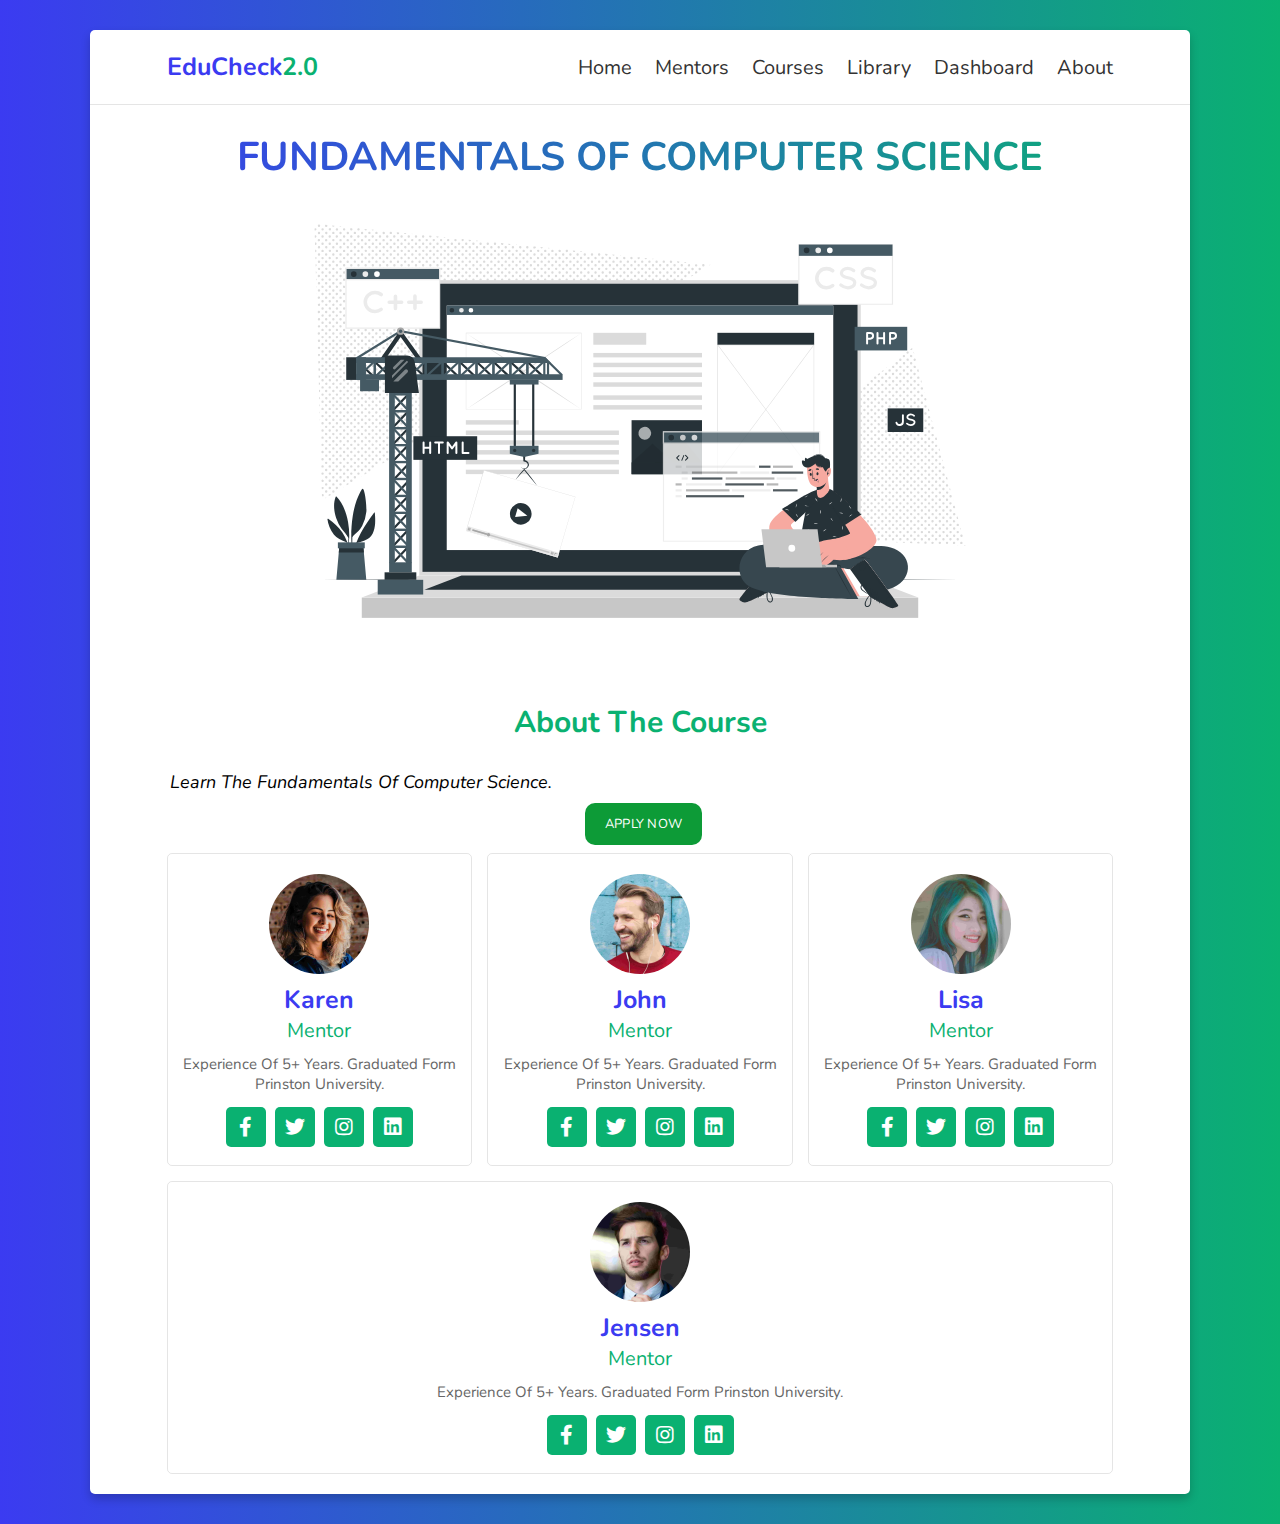
==== coursedetail1.html @ 125f0f69 "course page" ====
<!DOCTYPE html>
<html lang="en">
<head>
    <meta charset="UTF-8">
    <meta name="viewport" content="width=device-width, initial-scale=1.0">
    <title>teacher</title>

    <link rel="stylesheet" href="https://cdnjs.cloudflare.com/ajax/libs/font-awesome/5.15.3/css/all.min.css">

    <link rel="stylesheet" href="css/style.css">

</head>
<body>
    
<div class="container">

<header>

    <a href="#" class="logo">EduCheck<span>2.0</span></a>

    <div id="menu" class="fas fa-bars"></div>

    <nav class="navbar">
        <a href="home.html">Home</a>
        <a href="">Mentors</a>
        <a href="course.html">Courses</a>
        <a href="">Library</a>
        <a href="">Dashboard</a>
        <a href="">About</a>
    </nav>

</header>
<h1 class="heading"> Fundamentals Of Computer Science </h1>
<img src="images/course-1.svg" alt="" width="1100" height="500">
<br><br>
<div class="detail">
    <h2>About the Course</h2>
    <br>
</div>
<div class="detailsection">
<p>Learn the Fundamentals Of Computer Science.</p>
<br>
</div>
<a href="" class="button">Apply Now</a>
<!-- teacher section  -->

<section class="teacher">

    <div class="box">
        <img src="images/teacher-1.png" alt="">
        <h3>Karen</h3>
        <span>mentor</span>
        <p>Experience of 5+ years. Graduated form Prinston University.</p>
        <div class="share">
            <a href="#" class="fab fa-facebook-f"></a>
            <a href="#" class="fab fa-twitter"></a>
            <a href="#" class="fab fa-instagram"></a>
            <a href="#" class="fab fa-linkedin"></a>
        </div>
    </div>

    <div class="box">
        <img src="images/teacher-2.png" alt="">
        <h3>john </h3>
        <span>mentor</span>
        <p>Experience of 5+ years. Graduated form Prinston University.</p>
        <div class="share">
            <a href="#" class="fab fa-facebook-f"></a>
            <a href="#" class="fab fa-twitter"></a>
            <a href="#" class="fab fa-instagram"></a>
            <a href="#" class="fab fa-linkedin"></a>
        </div>
    </div>

    <div class="box">
        <img src="images/teacher-3.png" alt="">
        <h3>Lisa</h3>
        <span>mentor</span>
        <p>Experience of 5+ years. Graduated form Prinston University.</p>
        <div class="share">
            <a href="#" class="fab fa-facebook-f"></a>
            <a href="#" class="fab fa-twitter"></a>
            <a href="#" class="fab fa-instagram"></a>
            <a href="#" class="fab fa-linkedin"></a>
        </div>
    </div>

    <div class="box">
        <img src="images/teacher-4.png" alt="">
        <h3>Jensen</h3>
        <span>mentor</span>
        <p>Experience of 5+ years. Graduated form Prinston University.</p>
        <div class="share">
            <a href="#" class="fab fa-facebook-f"></a>
            <a href="#" class="fab fa-twitter"></a>
            <a href="#" class="fab fa-instagram"></a>
            <a href="#" class="fab fa-linkedin"></a>
        </div>
    </div>

</section>

<script src="js/script.js"></script>

</body>
</html>
---- css/style.css ----
@import url('https://fonts.googleapis.com/css2?family=Nunito:wght@200;300;400;600;700&display=swap');

:root{
  --violet: rgb(59, 59, 241);
  --pink: #0ab171;
  --gradient:linear-gradient(90deg, var(--violet), var(--pink));
}

*{
  font-family: 'Nunito', sans-serif;
  margin:0; padding:0;
  box-sizing: border-box;
  outline: none; border:none;
  text-decoration: none;
  text-transform: capitalize;
  transition: all .2s ease-out;
}

html{
  font-size: 62.5%;
  overflow-x: hidden;
}

html::-webkit-scrollbar{
  width:1rem;
}

html::-webkit-scrollbar-track{
  background:#333;
}

html::-webkit-scrollbar-thumb{
  background:#fff;
  border-radius: 5rem;
}

body{
  background:var(--gradient);
  padding:3rem 7%;
}

section{
  padding:2rem 7%;
}

.container{
  background:#fff;
  border-radius: .5rem;
  box-shadow: 0 .5rem 1rem rgba(0,0,0,.2);
}

.heading{
  color:transparent;
  background:var(--gradient);
  -webkit-background-clip: text;
  background-clip: text;
  padding:0 1rem;
  padding-top: 2.5rem;
  text-align: center;
  font-size: 4rem;
  text-transform: uppercase;
}

.btn{
  display: inline-block;
  margin-top: 1rem;
  padding:.8rem 3rem;
  border-radius: .5rem;
  background:#333;
  color:#fff;
  cursor: pointer;
  font-size: 1.7rem;
}

.btn:hover{
  background:var(--gradient);
}

.button{
  font-size: 13px;
  border-radius: 10px;
  padding: 12px 20px;   
  background-color: #0d9b37;
  text-transform: uppercase;
  color: #fff;
  letter-spacing: 0.25px;
  -webkit-transition: all 0.3s ease 0s;
  -moz-transition: all 0.3s ease 0s;
  -o-transition: all 0.3s ease 0s;
  transition: all 0.3s ease 0s;
  position:relative;
  left:45%;
  margin: 0 auto;
}

.button:hover{
  background:var(--gradient);
}

header{
  display: flex;
  align-items: center;
  justify-content: space-between;
  width: 100%;
  padding:2rem 7%;
  border-bottom: .1rem solid rgba(0,0,0,.1);
  position: relative;
  z-index: 1000;
}

header .logo{
  font-size: 2.5rem;
  color:var(--violet);
  font-weight: bold;
}

header .logo span{
  color:var(--pink);
}

header .navbar a{
  margin-left: 2rem;
  font-size: 2rem;
  color:#333;
}

header .navbar a:hover{
  color:var(--pink);
}

#menu{
  font-size: 2.5rem;
  padding:.5rem 1rem;
  border-radius: .3rem;
  border:.1rem solid rgba(0,0,0,.2);
  cursor: pointer;
  display: none;
}

.home{
  display: flex;
  flex-wrap: wrap;
  gap:1.5rem;
  align-items: center;
}

.home .content{
  flex:1 1 40rem;
}

.home .image{
  flex:1 1 40rem;
}

.home .image img{
  width:100%;
}

.home .content h3{
  color:transparent;
  background:var(--gradient);
  -webkit-background-clip: text;
  background-clip: text;
  font-size: 4rem;
}

.home .content p{
  padding:.5rem 0;
  font-size: 1.7rem;
  color:#666;
}

.course{
  display: flex;
  flex-wrap: wrap;
  gap:1.5rem;
}

.course .box{
  flex:1 1 30rem;
  border-radius: .5rem;
  border:.1rem solid rgba(0,0,0,.1);
  padding:1rem;
  position: relative;
}

.course .box img{
  height:20rem;
  width:100%;
}

.course .box .amount{
  position: absolute;
  top:1rem; left:1rem;
  font-size: 2rem;
  padding:.5rem 1rem;
  background:var(--pink);
  color:#fff;
  border-radius: .5rem;
}

.course .box .stars i{
  color:var(--violet);
  font-size: 1.5rem;
  padding:1rem 0;
}

.course .box h3{
  color:var(--pink);
  font-size: 2.5rem;
}

.course .box p{
  color:#666;
  font-size: 1.5rem;
  padding:.5rem 0;
}

.course .icons{
  display: flex;
  justify-content: space-between;
  border-top: .1rem solid rgba(0,0,0,.1);
  margin-top: 1rem;
  padding:.5rem;
  padding-top: 1rem;
}

.course .icons p{
  color:#666;
  font-size: 1.3rem;
}

.course .icons p i{
  padding-right: .4rem;
  color:var(--pink);
}

.teacher{
  display: flex;
  flex-wrap: wrap;
  gap:1.5rem;
}

.teacher .box{
  flex:1 1 23rem;
  border:.1rem solid rgba(0,0,0,.1);
  border-radius:.5rem;
  padding:1.5rem;
  text-align: center;
}

.teacher .box img{
  height: 10rem;
  width:10rem;
  margin:.5rem 0;
  border-radius: 50%;
  object-fit: cover;
}

.teacher .box h3{
  color:var(--violet);
  font-size: 2.5rem;
}

.teacher .box span{
  color:var(--pink);
  font-size: 2rem;
}

.teacher .box p{
  color:#666;
  font-size: 1.5rem;
  padding:1rem 0;
}

.teacher .box .share a{
  height:4rem;
  width:4rem;
  line-height: 4rem;
  font-size: 2rem;
  background:var(--pink);
  border-radius: .5rem;
  margin:.3rem;
  color:#fff;
}

.teacher .box .share a:hover{
  background:var(--violet);
}

/* media queries  */

@media (max-width:991px){

  html{
    font-size: 55%;
  }

  body{
    padding:1.5rem;
  }

  header{
    padding:2rem;
  }

  section{
    padding:2rem;
  }

}

.detail{
  color:#0ab171;
  font-size: 20px;
  text-align: center;
}
.detailsection{
  font-size: 18px;
  font-family: 'Franklin Gothic Medium', 'Arial Narrow', Arial, sans-serif;
  font-weight: 400;
  font-style: italic;
  padding-left:80px; 
}
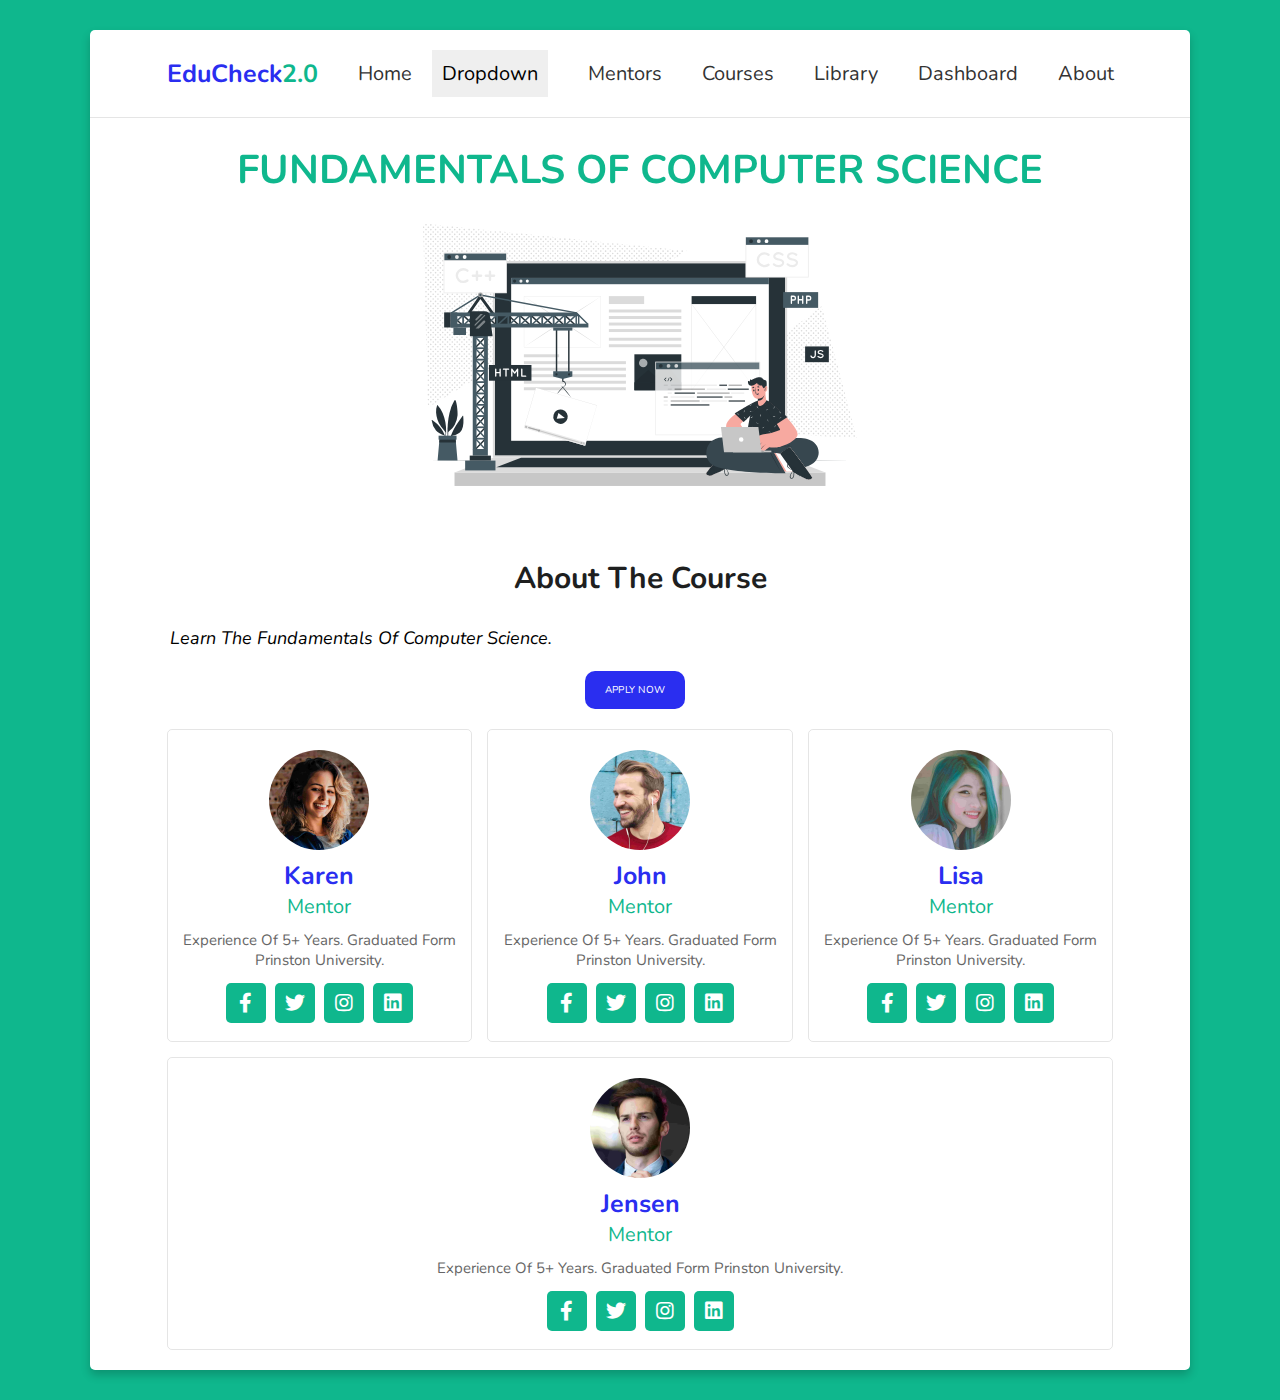
==== commit ba72668e: "updated navbar" ====
--- a/coursedetail1.html
+++ b/coursedetail1.html
@@ -21,17 +21,42 @@
     <div id="menu" class="fas fa-bars"></div>
 
     <nav class="navbar">
-        <a href="home.html">Home</a>
-        <a href="">Mentors</a>
-        <a href="course.html">Courses</a>
-        <a href="">Library</a>
-        <a href="">Dashboard</a>
-        <a href="">About</a>
+        <ul class="nav-menu">
+            <li class="nav-item">
+       <a href="home.html">Home</a>
+            </li>
+            <li class="nav-item">
+        <div class="dropdown">
+            <button class="dropbtn">Dropdown</button>
+            <div class="dropdown-content">
+            <a href="#">Students</a>
+            <a href="#">Parents</a>
+            <a href="#">Mentors</a>
+            </div>
+          </div>   
+          </li>
+          <li class="nav-item">
+        <a href="">Mentors</a>  
+        <li class="nav-item">
+        <a href="course.html">Courses</a></li>
+        <li class="nav-item">
+        <a href="">Library</a></li>
+        <li class="nav-item">
+        <a href="">Dashboard</a></li>
+        <li class="nav-item">
+        <a href="">About</a></li>
+        </ul>
+        <div class="hamburger">
+            <span class="bar"></span>
+            <span class="bar"></span>
+            <span class="bar"></span>
+        </div>
+    
     </nav>
 
 </header>
 <h1 class="heading"> Fundamentals Of Computer Science </h1>
-<img src="images/course-1.svg" alt="" width="1100" height="500">
+<img src="images/course-1.svg" alt="" class="responsive">
 <br><br>
 <div class="detail">
     <h2>About the Course</h2>
--- a/css/style.css
+++ b/css/style.css
@@ -1,9 +1,18 @@
 @import url('https://fonts.googleapis.com/css2?family=Nunito:wght@200;300;400;600;700&display=swap');
 
 :root{
-  --violet: rgb(59, 59, 241);
-  --pink: #0ab171;
-  --gradient:linear-gradient(90deg, var(--violet), var(--pink));
+  --violet: #2a2ef0;
+  --pink: #0fb78d;
+  --gradient:linear-gradient(90deg, var(--pink), var(--pink));
+}
+
+.responsive {
+  width: 100%;
+  max-width: 500px;
+  display: block;
+  margin-left: auto;
+  margin-right: auto;
+  height: auto;
 }
 
 *{
@@ -77,10 +86,10 @@
 }
 
 .button{
-  font-size: 13px;
+  display:inline-block;
   border-radius: 10px;
   padding: 12px 20px;   
-  background-color: #0d9b37;
+  background-color: #2a2ef0;
   text-transform: uppercase;
   color: #fff;
   letter-spacing: 0.25px;
@@ -89,7 +98,7 @@
   -o-transition: all 0.3s ease 0s;
   transition: all 0.3s ease 0s;
   position:relative;
-  left:45%;
+  left: 45%;
   margin: 0 auto;
 }
 
@@ -290,7 +299,7 @@
 
 /* media queries  */
 
-@media (max-width:991px){
+@media (max-width:700px){
 
   html{
     font-size: 55%;
@@ -308,10 +317,68 @@
     padding:2rem;
   }
 
+  button {
+    max-width: 350px;
+}
+ 
+.detailsection {
+   padding: 0 !important; 
+   text-align: center !important;
+  }
+
+  .nav-menu {
+    position: fixed;
+    left: -100%;
+    top: 5rem;
+    flex-direction: column;
+    background-color: #fff;
+    width: 100%;
+    border-radius: 10px;
+    text-align: center;
+    transition: 0.3s;
+    box-shadow:
+        0 10px 27px rgba(0, 0, 0, 0.05);
+        
+}
+
+.bar {
+  color: #101010;
+  display: block;
+  width: 25px;
+  height: 3px;
+  margin: 5px auto;
+  -webkit-transition: all 0.3s ease-in-out;
+  transition: all 0.3s ease-in-out;
+  background-color: #101010;
+}
+
+.nav-menu.active {
+    left: 0;
+}
+
+.nav-item {
+    margin: 2.5rem 0;
+}
+
+.hamburger {
+    display: block;
+    cursor: pointer;
+}
+.hamburger.active .bar:nth-child(2) {
+  opacity: 0;
+}
+
+.hamburger.active .bar:nth-child(1) {
+  transform: translateY(8px) rotate(45deg);
+}
+
+.hamburger.active .bar:nth-child(3) {
+  transform: translateY(-8px) rotate(-45deg);
+}
 }
 
 .detail{
-  color:#0ab171;
+  color:#1e1f1f;
   font-size: 20px;
   text-align: center;
 }
@@ -323,3 +390,56 @@
   padding-left:80px; 
 }
 
+.dropbtn {
+  color: rgb(0, 0, 0);
+  outline: none;
+  padding: 10px;
+  font-size: 20px;
+  border: none;
+  cursor: pointer;
+}
+
+.dropdown {
+  position: relative;
+  display: inline-block;
+}
+
+.dropdown-content {
+  display: none;
+  position: absolute;
+  background-color: #f9f9f9;
+  min-width: 150px;
+  box-shadow: 0px 8px 16px 0px rgba(0,0,0,0.2);
+  z-index: 1;
+}
+
+.dropdown-content a {
+  color: black;
+  padding: 12px 16px;
+  text-decoration: none;
+  display: block;
+}
+
+.dropdown-content a:hover {background-color: #f1f1f1}
+
+.dropdown:hover .dropdown-content {
+  display: block;
+}
+
+li {
+  list-style: none;
+}
+
+.nav-menu {
+  display: flex;
+  justify-content: space-between;
+  align-items: center;
+}
+.nav-item {
+  font-size: 10px;;
+  margin-left: 2rem;
+}
+
+
+
+
